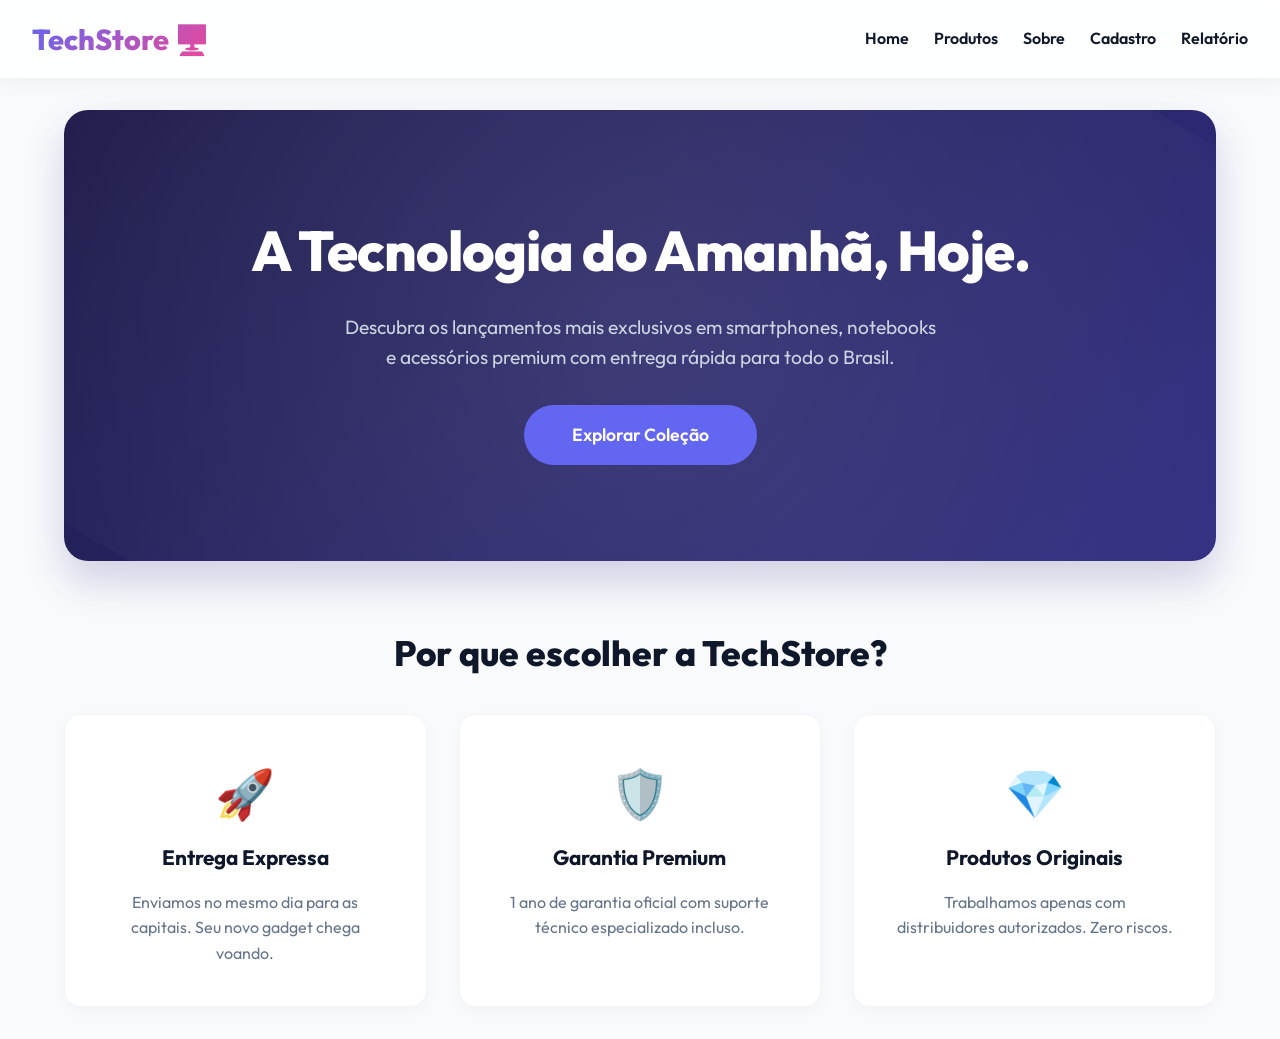
==== frontend/index.html @ 06f454d7 "Add files via upload" ====
<!DOCTYPE html>
<html lang="pt-br">
<head>
    <meta charset="UTF-8">
    <meta name="viewport" content="width=device-width, initial-scale=1.0">
    <title>TechStore - Tecnologia Premium</title>
    <link rel="stylesheet" href="css/style.css">
</head>
<body>
    <header>
        <h1>TechStore 🖥️</h1>
        <nav>
            <ul>
                <li><a href="index.html">Home</a></li>
                <li><a href="produtos.html">Produtos</a></li>
                <li><a href="sobre.html">Sobre</a></li>
                <li><a href="cadastro.html">Cadastro</a></li>
                <li><a href="relatorio.html">Relatório</a></li>
            </ul>
        </nav>
    </header>

    <div class="container">
        <div class="hero">
            <h2>A Tecnologia do Amanhã, Hoje.</h2>
            <p>Descubra os lançamentos mais exclusivos em smartphones, notebooks e acessórios premium com entrega rápida para todo o Brasil.</p>
            <a href="produtos.html" class="btn-primary">Explorar Coleção</a>
        </div>
        
        <h2 style="text-align: center; margin-top: 4rem;">Por que escolher a TechStore?</h2>
        <div class="grid-valores" style="margin-top: 2rem;">
            <div class="card-valor">
                <h1 style="font-size: 3rem; margin-bottom: 10px;">🚀</h1>
                <h3>Entrega Expressa</h3>
                <p style="color: var(--gray);">Enviamos no mesmo dia para as capitais. Seu novo gadget chega voando.</p>
            </div>
            <div class="card-valor">
                <h1 style="font-size: 3rem; margin-bottom: 10px;">🛡️</h1>
                <h3>Garantia Premium</h3>
                <p style="color: var(--gray);">1 ano de garantia oficial com suporte técnico especializado incluso.</p>
            </div>
            <div class="card-valor">
                <h1 style="font-size: 3rem; margin-bottom: 10px;">💎</h1>
                <h3>Produtos Originais</h3>
                <p style="color: var(--gray);">Trabalhamos apenas com distribuidores autorizados. Zero riscos.</p>
            </div>
        </div>
    </div>
</body>
</html>
---- frontend/css/style.css ----
@import url('https://fonts.googleapis.com/css2?family=Outfit:wght@300;400;600;800&display=swap');

:root {
    --primary: #6366f1;
    --primary-hover: #4f46e5;
    --dark: #0f172a;
    --light: #f8fafc;
    --gray: #64748b;
}

* { margin: 0; padding: 0; box-sizing: border-box; font-family: 'Outfit', sans-serif; }
body { background-color: var(--light); color: var(--dark); line-height: 1.6; }

/* MENU DE VIDRO */
header { 
    background: rgba(255, 255, 255, 0.85); 
    backdrop-filter: blur(12px);
    -webkit-backdrop-filter: blur(12px);
    color: var(--dark); padding: 1rem 2rem; 
    display: flex; justify-content: space-between; align-items: center; flex-wrap: wrap; 
    box-shadow: 0 4px 20px rgba(0,0,0,0.05); 
    position: sticky; top: 0; z-index: 100; 
}
header h1 { font-size: 1.8rem; font-weight: 800; background: linear-gradient(135deg, var(--primary), #ec4899); -webkit-background-clip: text; -webkit-text-fill-color: transparent; }
nav ul { list-style: none; display: flex; gap: 25px; flex-wrap: wrap; }
nav a { color: var(--dark); text-decoration: none; font-weight: 600; font-size: 1rem; transition: 0.3s; }
nav a:hover { color: var(--primary); }

/* CONTAINER */
.container { max-width: 1200px; margin: 2rem auto; padding: 0 1.5rem; }
h2 { margin-bottom: 1.5rem; color: var(--dark); font-size: 2.2rem; font-weight: 800; }

/* HERO BANNER */
.hero { background: linear-gradient(135deg, #1e1b4b 0%, #312e81 100%); color: #fff; text-align: center; padding: 6rem 1rem; border-radius: 24px; margin-bottom: 3rem; box-shadow: 0 20px 40px rgba(49, 46, 129, 0.2); position: relative; overflow: hidden; }
.hero::before { content: ''; position: absolute; top: -50%; left: -50%; width: 200%; height: 200%; background: radial-gradient(circle, rgba(255,255,255,0.1) 0%, transparent 60%); transform: rotate(30deg); pointer-events: none; }
.hero h2 { color: #fff; font-size: 3.5rem; margin-bottom: 1rem; font-weight: 800; letter-spacing: -1px; position: relative; z-index: 1; }
.hero p { font-size: 1.2rem; margin-bottom: 2rem; color: #cbd5e1; max-width: 600px; margin-inline: auto; position: relative; z-index: 1; }
.btn-primary { background: var(--primary); color: #fff; padding: 1rem 3rem; text-decoration: none; border-radius: 50px; font-weight: 600; font-size: 1.1rem; transition: 0.3s; display: inline-block; border: none; cursor: pointer; position: relative; z-index: 1; }
.btn-primary:hover { background: var(--primary-hover); transform: translateY(-3px); box-shadow: 0 10px 20px rgba(99, 102, 241, 0.4); }

/* CARDS DE PRODUTOS */
.filtros { display: flex; gap: 15px; justify-content: center; margin-bottom: 3rem; flex-wrap: wrap; }
.btn-filtro { padding: 0.6rem 1.5rem; border: 2px solid #e2e8f0; background: #fff; color: var(--gray); border-radius: 50px; font-weight: 600; cursor: pointer; transition: 0.3s; font-family: inherit; font-size: 0.95rem; }
.btn-filtro:hover, .btn-filtro.ativo { background: var(--primary); border-color: var(--primary); color: #fff; box-shadow: 0 4px 12px rgba(99, 102, 241, 0.3); }
.grid-produtos { display: grid; grid-template-columns: repeat(auto-fill, minmax(260px, 1fr)); gap: 2rem; }
.card-produto { background: #fff; border-radius: 16px; overflow: hidden; box-shadow: 0 4px 15px rgba(0,0,0,0.03); transition: 0.3s; position: relative; display: flex; flex-direction: column; border: 1px solid #f1f5f9; }
.card-produto:hover { transform: translateY(-10px); box-shadow: 0 20px 40px rgba(0,0,0,0.08); border-color: #e2e8f0; }
.card-produto img { width: 100%; height: 220px; object-fit: cover; transition: 0.5s; }
.card-produto:hover img { transform: scale(1.05); }
.card-info { padding: 1.5rem; flex-grow: 1; display: flex; flex-direction: column; }
.tag { position: absolute; top: 15px; left: 15px; background: rgba(255,255,255,0.9); backdrop-filter: blur(4px); color: var(--primary); padding: 5px 12px; border-radius: 50px; font-size: 0.75rem; font-weight: 800; text-transform: uppercase; letter-spacing: 1px; }
.card-produto h3 { margin-bottom: 0.5rem; font-size: 1.1rem; color: var(--dark); font-weight: 600; }
.preco { color: var(--primary); font-weight: 800; font-size: 1.6rem; margin-bottom: 1.5rem; margin-top: auto; }
.btn-comprar { display: block; text-align: center; background: var(--dark); color: #fff; padding: 0.8rem; text-decoration: none; border-radius: 8px; font-weight: 600; transition: 0.3s; }
.btn-comprar:hover { background: var(--primary); }

/* =========================================
   NOVA TELA DE CADASTRO IMERSIVA
   ========================================= */
body.page-cadastro {
    background: linear-gradient(rgba(15, 23, 42, 0.85), rgba(15, 23, 42, 0.95)), url('https://images.unsplash.com/photo-1451187580459-43490279c0fa?auto=format&fit=crop&w=1920&q=80') no-repeat center center/cover;
    background-attachment: fixed;
    min-height: 100vh;
    display: flex;
    flex-direction: column;
}

/* Header transparente na tela de cadastro */
body.page-cadastro header {
    background: rgba(15, 23, 42, 0.5);
    box-shadow: none;
    border-bottom: 1px solid rgba(255,255,255,0.05);
}
body.page-cadastro header h1 { color: #fff; }
body.page-cadastro nav a { color: #cbd5e1; }
body.page-cadastro nav a:hover { color: #fff; }

.cadastro-container {
    flex: 1;
    display: flex;
    align-items: center;
    justify-content: center;
    padding: 3rem 1.5rem;
}

.cadastro-card {
    background: rgba(255, 255, 255, 0.98);
    backdrop-filter: blur(20px);
    border: 1px solid rgba(255, 255, 255, 0.2);
    border-radius: 24px;
    padding: 3rem;
    width: 100%;
    max-width: 480px;
    box-shadow: 0 30px 60px rgba(0, 0, 0, 0.4), inset 0 1px 0 rgba(255,255,255,0.8);
    animation: slideUpFade 0.8s cubic-bezier(0.16, 1, 0.3, 1) forwards;
    position: relative;
    overflow: hidden;
}

/* Efeito de brilho no topo do card */
.cadastro-card::before {
    content: '';
    position: absolute;
    top: 0; left: 0; right: 0;
    height: 4px;
    background: linear-gradient(90deg, #6366f1, #ec4899, #6366f1);
    background-size: 200% 100%;
    animation: gradientMove 3s linear infinite;
}

@keyframes slideUpFade {
    from { opacity: 0; transform: translateY(40px); }
    to { opacity: 1; transform: translateY(0); }
}

@keyframes gradientMove {
    0% { background-position: 100% 0; }
    100% { background-position: -100% 0; }
}

.cadastro-card h2 {
    text-align: center;
    font-size: 2rem;
    margin-bottom: 0.5rem;
    color: var(--dark);
}
.cadastro-card p.subtitulo {
    text-align: center;
    color: var(--gray);
    margin-bottom: 2.5rem;
    font-size: 1rem;
}

.input-group {
    position: relative;
    margin-bottom: 1.5rem;
}

.input-group span.icon {
    position: absolute;
    left: 1rem;
    top: 50%;
    transform: translateY(-50%);
    font-size: 1.2rem;
    opacity: 0.5;
    transition: 0.3s;
}

.input-group input {
    width: 100%;
    padding: 1.1rem 1rem 1.1rem 3rem;
    border: 2px solid #e2e8f0;
    border-radius: 12px;
    font-size: 1rem;
    font-weight: 500;
    transition: all 0.3s ease;
    background: var(--light);
    color: var(--dark);
    font-family: inherit;
}

.input-group input:focus {
    border-color: var(--primary);
    outline: none;
    background: #fff;
    box-shadow: 0 0 0 4px rgba(99, 102, 241, 0.15);
}

.input-group input:focus + span.icon {
    opacity: 1;
    transform: translateY(-50%) scale(1.1);
}

/* Botão do form dentro do card */
.cadastro-card button[type="submit"] {
    width: 100%;
    padding: 1.1rem;
    background: linear-gradient(135deg, var(--primary), #8b5cf6);
    color: #fff;
    border: none;
    border-radius: 12px;
    font-size: 1.1rem;
    font-weight: 700;
    cursor: pointer;
    transition: 0.3s;
    margin-top: 1rem;
    box-shadow: 0 10px 20px rgba(99, 102, 241, 0.3);
}

.cadastro-card button[type="submit"]:hover {
    transform: translateY(-3px);
    box-shadow: 0 15px 25px rgba(99, 102, 241, 0.4);
    filter: brightness(1.05);
}

#msg { text-align: center; margin-top: 1.2rem; font-weight: 700; font-size: 0.95rem; }

/* RELATÓRIO */
table { width: 100%; border-collapse: collapse; background: #fff; box-shadow: 0 10px 30px rgba(0,0,0,0.05); border-radius: 16px; overflow: hidden; }
th, td { padding: 1.2rem 1.5rem; text-align: left; border-bottom: 1px solid #f1f5f9; }
th { background: var(--dark); color: #fff; font-weight: 600; text-transform: uppercase; font-size: 0.85rem; letter-spacing: 1px; }
tr:hover { background-color: #f8fafc; }

/* SOBRE */
.sobre-texto { background: #fff; padding: 3rem; border-radius: 24px; box-shadow: 0 10px 30px rgba(0,0,0,0.05); margin-bottom: 3rem; font-size: 1.1rem; color: var(--gray); }
.grid-valores { display: grid; grid-template-columns: repeat(auto-fit, minmax(280px, 1fr)); gap: 2rem; }
.card-valor { background: #fff; padding: 2.5rem; border-radius: 16px; box-shadow: 0 4px 15px rgba(0,0,0,0.03); text-align: center; border: 1px solid #f1f5f9; transition: 0.3s; }
.card-valor:hover { transform: translateY(-5px); border-color: var(--primary); }
.card-valor h3 { margin-bottom: 15px; color: var(--dark); font-size: 1.3rem; }

/* RESPONSIVO */
@media (max-width: 768px) {
    header { flex-direction: column; gap: 15px; padding: 1rem; }
    nav ul { justify-content: center; gap: 15px; }
    .hero { padding: 4rem 1rem; }
    .hero h2 { font-size: 2.2rem; }
    table { font-size: 0.85rem; display: block; overflow-x: auto; }
    .cadastro-card { padding: 2rem; }
}
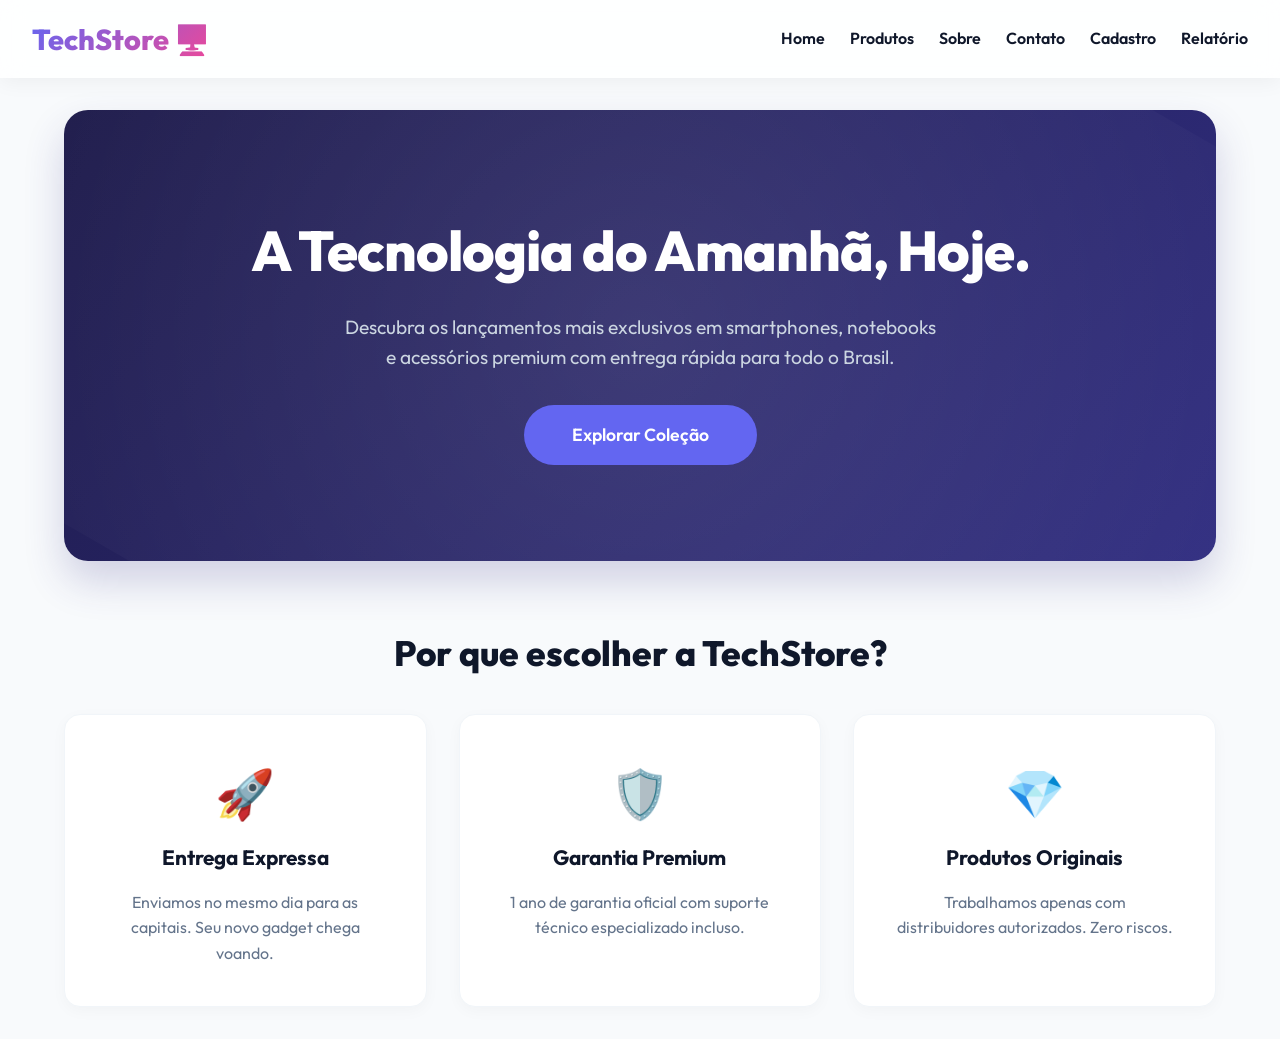
==== commit 113c514f: "Add files via upload" ====
--- a/frontend/index.html
+++ b/frontend/index.html
@@ -14,6 +14,7 @@
                 <li><a href="index.html">Home</a></li>
                 <li><a href="produtos.html">Produtos</a></li>
                 <li><a href="sobre.html">Sobre</a></li>
+                <li><a href="contato.html">Contato</a></li>
                 <li><a href="cadastro.html">Cadastro</a></li>
                 <li><a href="relatorio.html">Relatório</a></li>
             </ul>
